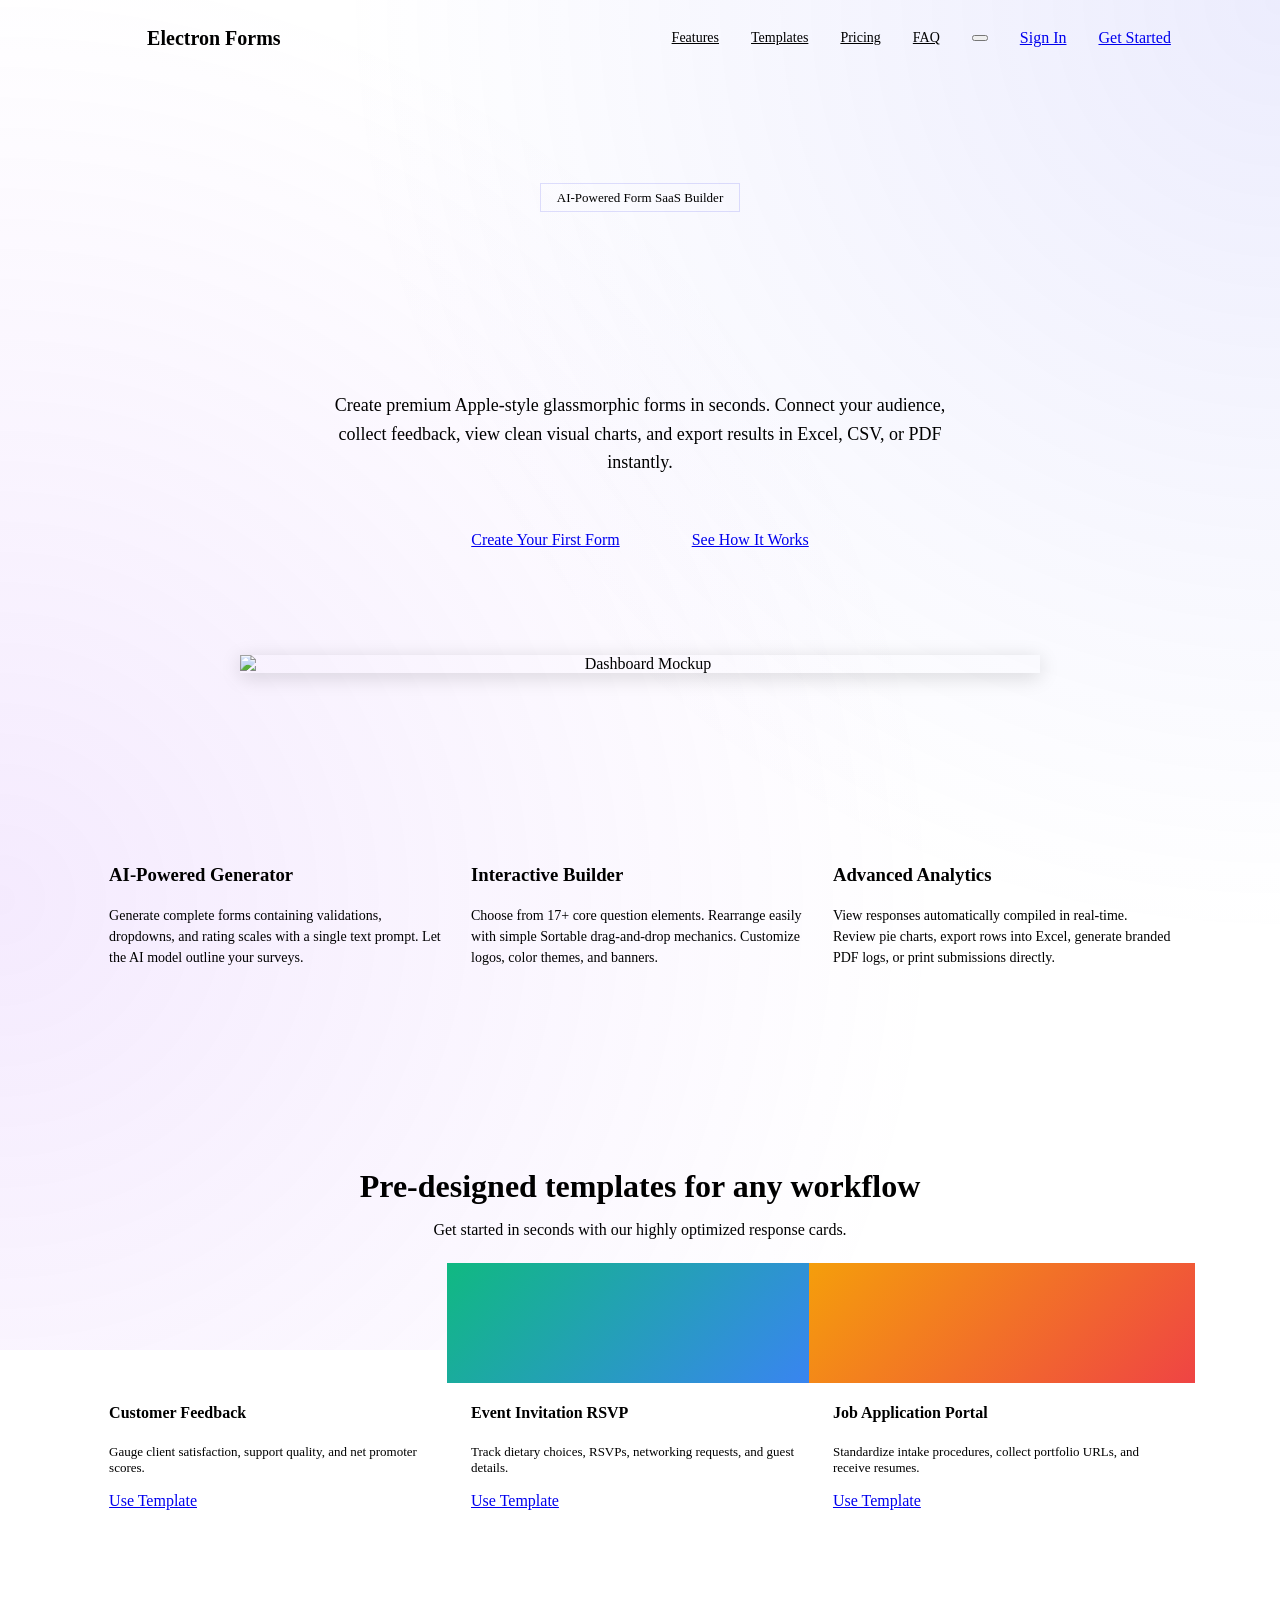
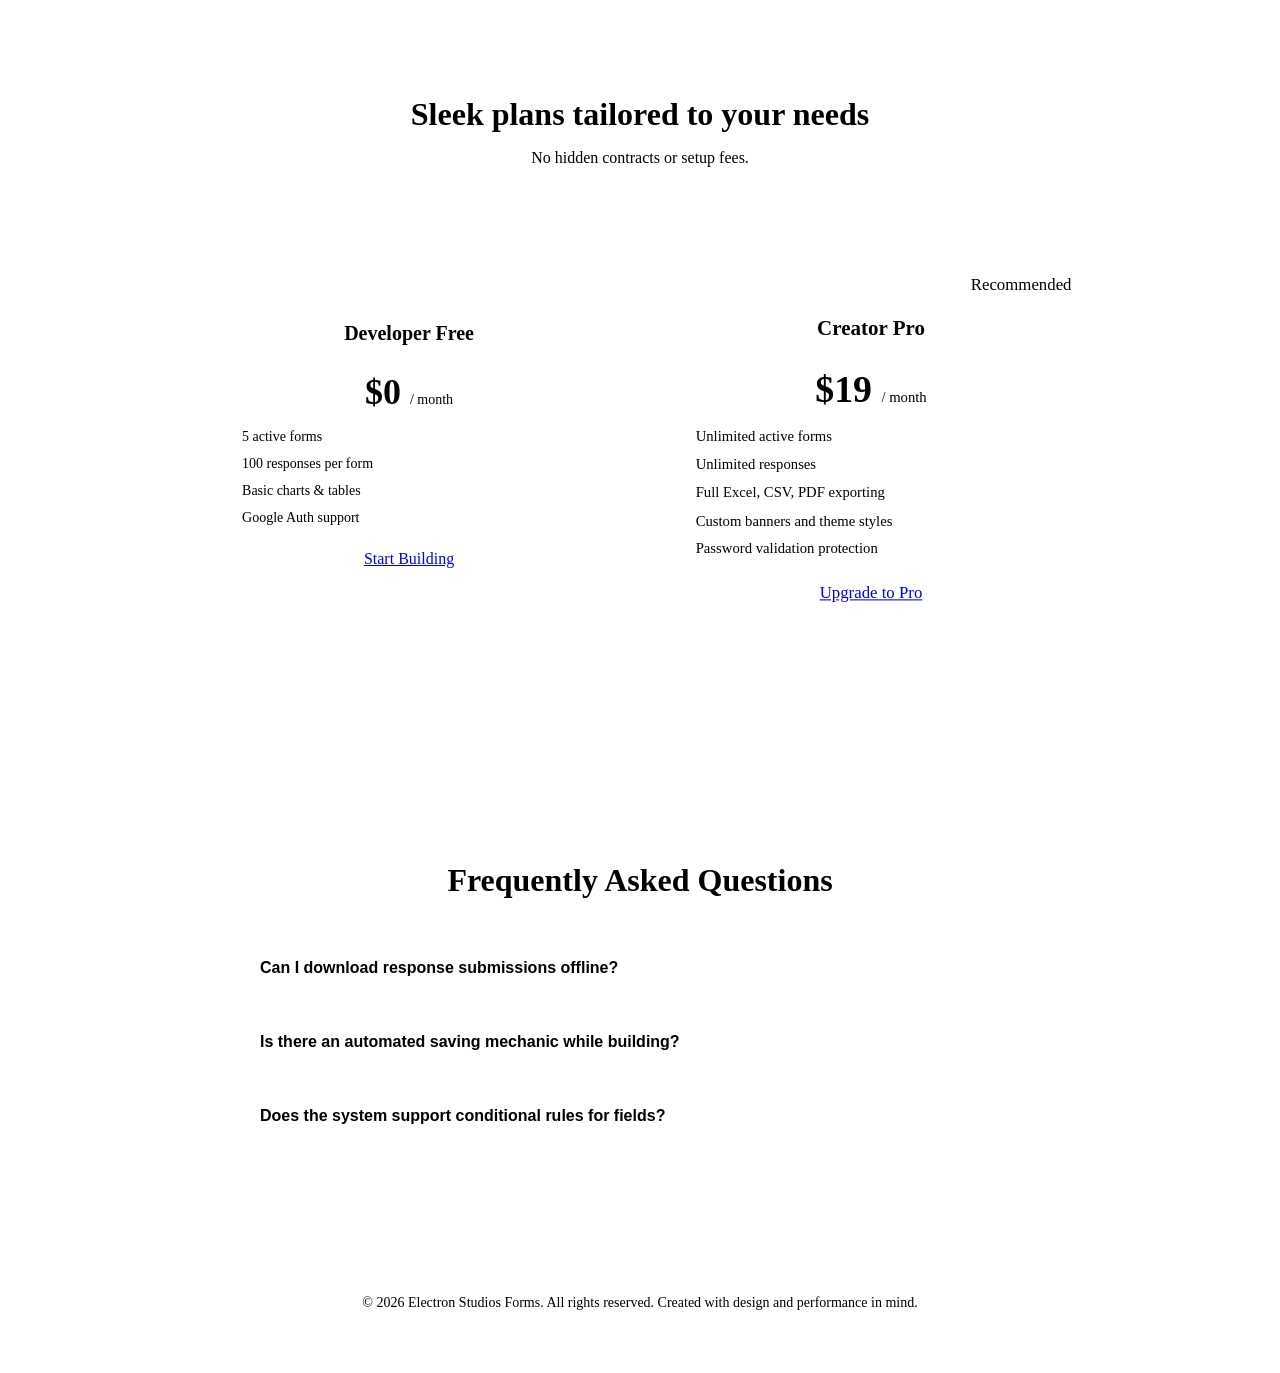
==== index.html @ 6bd1ca43 "Add files via upload" ====
<!DOCTYPE html>
<html lang="en" class="light-theme">
<head>
  <meta charset="UTF-8">
  <meta name="viewport" content="width=device-width, initial-scale=1.0">
  <title>Electron Studios Forms - Premium Forms SaaS</title>
  <link rel="stylesheet" href="css/style.css">
  <link rel="stylesheet" href="css/responsive.css">
  <!-- Lucide Icons -->
  <script src="https://unpkg.com/lucide@latest"></script>
</head>
<body>

  <!-- Animated Mesh Background -->
  <div class="mesh-background" style="
    position: fixed;
    top: -50%;
    left: -50%;
    right: -50%;
    bottom: -50%;
    width: 200%;
    height: 200%;
    background: radial-gradient(circle at 75% 25%, rgba(99, 102, 241, 0.12) 0%, transparent 40%),
                radial-gradient(circle at 25% 75%, rgba(168, 85, 247, 0.12) 0%, transparent 40%);
    z-index: -1;
    animation: rotate-bg 30s linear infinite;
  "></div>

  <style>
    @keyframes rotate-bg {
      0% { transform: rotate(0deg); }
      100% { transform: rotate(360deg); }
    }
    
    .landing-nav {
      position: sticky;
      top: 0;
      z-index: 100;
      display: flex;
      justify-content: space-between;
      align-items: center;
      padding: 16px 8%;
      border-bottom: 1px solid var(--border-light);
    }
    
    .logo-container {
      display: flex;
      align-items: center;
      gap: 10px;
      font-size: 20px;
      font-weight: 700;
      font-family: var(--font-display);
      color: var(--text-primary);
    }
    
    .nav-links {
      display: flex;
      align-items: center;
      gap: 32px;
    }
    
    .nav-link {
      font-weight: 500;
      font-size: 14px;
      color: var(--text-secondary);
      transition: color var(--transition-fast);
    }
    
    .nav-link:hover {
      color: var(--text-primary);
    }

    .hero-section {
      text-align: center;
      padding: 120px 8% 80px 8%;
      max-width: 900px;
      margin: 0 auto;
    }

    .badge-hero {
      margin-bottom: 24px;
      font-size: 13px;
      padding: 6px 16px;
      border: 1px solid rgba(99, 102, 241, 0.2);
    }

    .hero-title {
      font-size: 56px;
      line-height: 1.1;
      margin-bottom: 24px;
      background: linear-gradient(135deg, var(--text-primary) 30%, var(--accent-hover) 100%);
      -webkit-background-clip: text;
      -webkit-text-fill-color: transparent;
    }

    .hero-subtitle {
      font-size: 18px;
      color: var(--text-secondary);
      margin-bottom: 40px;
      line-height: 1.6;
      max-width: 650px;
      margin-left: auto;
      margin-right: auto;
    }

    .cta-group {
      display: flex;
      justify-content: center;
      gap: 16px;
      margin-bottom: 80px;
    }

    /* Grid Layouts */
    .features-grid {
      display: grid;
      grid-template-columns: repeat(auto-fit, minmax(280px, 1fr));
      gap: 24px;
      padding: 80px 8%;
    }

    .pricing-grid {
      display: grid;
      grid-template-columns: repeat(auto-fit, minmax(300px, 1fr));
      gap: 32px;
      padding: 80px 8%;
      max-width: 1100px;
      margin: 0 auto;
    }

    /* Accordion FAQ */
    .faq-section {
      max-width: 800px;
      margin: 0 auto;
      padding: 80px 8%;
    }
    
    .faq-item {
      margin-bottom: 16px;
      border-radius: var(--radius-md);
      overflow: hidden;
      border: 1px solid var(--border-light);
    }

    .faq-question {
      width: 100%;
      padding: 20px;
      background: var(--bg-secondary);
      border: none;
      text-align: left;
      font-weight: 600;
      font-size: 16px;
      color: var(--text-primary);
      cursor: pointer;
      display: flex;
      justify-content: space-between;
      align-items: center;
      transition: background var(--transition-fast);
    }
    
    .faq-question:hover {
      background: var(--bg-tertiary);
    }

    .faq-answer {
      max-height: 0;
      overflow: hidden;
      transition: max-height var(--transition-normal) ease-out;
      background: var(--bg-secondary);
    }

    .faq-answer p {
      padding: 0 20px 20px 20px;
      color: var(--text-secondary);
      line-height: 1.6;
      font-size: 14px;
    }

    .faq-item.active .faq-answer {
      max-height: 200px;
    }

    .faq-item.active i {
      transform: rotate(180deg);
    }
    
    .faq-question i {
      transition: transform var(--transition-normal);
    }

    .footer {
      border-top: 1px solid var(--border-light);
      padding: 40px 8%;
      text-align: center;
      color: var(--text-secondary);
      font-size: 14px;
    }
  </style>

  <!-- Navbar -->
  <nav class="landing-nav glass-panel">
    <div class="logo-container">
      <i data-lucide="check-square" style="color: var(--accent-color); width: 28px; height: 28px;"></i>
      <span>Electron Forms</span>
    </div>
    
    <div class="nav-links">
      <a href="#features" class="nav-link">Features</a>
      <a href="#templates" class="nav-link">Templates</a>
      <a href="#pricing" class="nav-link">Pricing</a>
      <a href="#faq" class="nav-link">FAQ</a>
      
      <!-- Theme Switcher -->
      <button id="theme-toggle-btn" class="btn-icon" aria-label="Toggle Theme">
        <i data-lucide="moon"></i>
      </button>
      
      <a href="login.html" class="btn btn-secondary">Sign In</a>
      <a href="register.html" class="btn btn-primary">Get Started</a>
    </div>
  </nav>

  <!-- Hero Section -->
  <header class="hero-section">
    <span class="badge badge-primary badge-hero">AI-Powered Form SaaS Builder</span>
    <h1 class="hero-title">Beautiful forms. Seamless responses. Powered by AI.</h1>
    <p class="hero-subtitle">
      Create premium Apple-style glassmorphic forms in seconds. Connect your audience, collect feedback, view clean visual charts, and export results in Excel, CSV, or PDF instantly.
    </p>
    <div class="cta-group">
      <a href="register.html" class="btn btn-primary" style="padding: 14px 28px; font-size: 16px;">
        Create Your First Form
        <i data-lucide="arrow-right"></i>
      </a>
      <a href="#features" class="btn btn-secondary" style="padding: 14px 28px; font-size: 16px;">
        See How It Works
      </a>
    </div>
    
    <!-- Hero Mockup Display -->
    <div class="glass-card" style="padding: 12px; max-width: 800px; margin: 0 auto; border-radius: var(--radius-xl);">
      <img src="https://images.unsplash.com/photo-1460925895917-afdab827c52f?auto=format&fit=crop&w=1200&q=80" alt="Dashboard Mockup" style="width: 100%; border-radius: var(--radius-lg); display: block; box-shadow: 0 4px 20px rgba(0,0,0,0.15);">
    </div>
  </header>

  <!-- Features Section -->
  <section id="features" class="features-grid">
    <div class="glass-card">
      <i data-lucide="sparkles" style="color: #a855f7; width: 36px; height: 36px; margin-bottom: 16px;"></i>
      <h3>AI-Powered Generator</h3>
      <p style="color: var(--text-secondary); margin-top: 8px; font-size: 14px; line-height: 1.5;">
        Generate complete forms containing validations, dropdowns, and rating scales with a single text prompt. Let the AI model outline your surveys.
      </p>
    </div>
    <div class="glass-card">
      <i data-lucide="layout" style="color: #6366f1; width: 36px; height: 36px; margin-bottom: 16px;"></i>
      <h3>Interactive Builder</h3>
      <p style="color: var(--text-secondary); margin-top: 8px; font-size: 14px; line-height: 1.5;">
        Choose from 17+ core question elements. Rearrange easily with simple Sortable drag-and-drop mechanics. Customize logos, color themes, and banners.
      </p>
    </div>
    <div class="glass-card">
      <i data-lucide="bar-chart-2" style="color: #10b981; width: 36px; height: 36px; margin-bottom: 16px;"></i>
      <h3>Advanced Analytics</h3>
      <p style="color: var(--text-secondary); margin-top: 8px; font-size: 14px; line-height: 1.5;">
        View responses automatically compiled in real-time. Review pie charts, export rows into Excel, generate branded PDF logs, or print submissions directly.
      </p>
    </div>
  </section>

  <!-- Templates Showcase Section -->
  <section id="templates" style="padding: 80px 8%; text-align: center;">
    <h2 style="font-size: 32px; margin-bottom: 16px;">Pre-designed templates for any workflow</h2>
    <p style="color: var(--text-secondary); margin-bottom: 48px;">Get started in seconds with our highly optimized response cards.</p>
    
    <div style="display: grid; grid-template-columns: repeat(auto-fit, minmax(280px, 1fr)); gap: 24px;">
      <div class="glass-card" style="text-align: left;">
        <div style="background: var(--accent-gradient); height: 120px; border-radius: var(--radius-md) var(--radius-md) 0 0; margin: -24px -24px 20px -24px; position: relative;"></div>
        <h4>Customer Feedback</h4>
        <p style="color: var(--text-secondary); font-size: 13px; margin: 8px 0 16px 0;">Gauge client satisfaction, support quality, and net promoter scores.</p>
        <a href="register.html" class="btn btn-secondary" style="width: 100%;">Use Template</a>
      </div>
      <div class="glass-card" style="text-align: left;">
        <div style="background: linear-gradient(135deg, #10b981 0%, #3b82f6 100%); height: 120px; border-radius: var(--radius-md) var(--radius-md) 0 0; margin: -24px -24px 20px -24px; position: relative;"></div>
        <h4>Event Invitation RSVP</h4>
        <p style="color: var(--text-secondary); font-size: 13px; margin: 8px 0 16px 0;">Track dietary choices, RSVPs, networking requests, and guest details.</p>
        <a href="register.html" class="btn btn-secondary" style="width: 100%;">Use Template</a>
      </div>
      <div class="glass-card" style="text-align: left;">
        <div style="background: linear-gradient(135deg, #f59e0b 0%, #ef4444 100%); height: 120px; border-radius: var(--radius-md) var(--radius-md) 0 0; margin: -24px -24px 20px -24px; position: relative;"></div>
        <h4>Job Application Portal</h4>
        <p style="color: var(--text-secondary); font-size: 13px; margin: 8px 0 16px 0;">Standardize intake procedures, collect portfolio URLs, and receive resumes.</p>
        <a href="register.html" class="btn btn-secondary" style="width: 100%;">Use Template</a>
      </div>
    </div>
  </section>

  <!-- Pricing Section -->
  <section id="pricing" style="padding: 80px 8%; text-align: center;">
    <h2 style="font-size: 32px; margin-bottom: 16px;">Sleek plans tailored to your needs</h2>
    <p style="color: var(--text-secondary); margin-bottom: 48px;">No hidden contracts or setup fees.</p>
    
    <div class="pricing-grid">
      <!-- Free -->
      <div class="glass-card">
        <h4 style="font-size: 20px;">Developer Free</h4>
        <div style="font-size: 36px; font-weight: 800; font-family: var(--font-display); margin: 16px 0;">$0 <span style="font-size: 14px; color: var(--text-secondary); font-weight: 400;">/ month</span></div>
        <ul style="text-align: left; list-style: none; color: var(--text-secondary); font-size: 14px; margin-bottom: 24px; display: flex; flex-direction: column; gap: 10px;">
          <li><i data-lucide="check" style="width: 16px; height: 16px; color: var(--success); vertical-align: middle; margin-right: 8px;"></i> 5 active forms</li>
          <li><i data-lucide="check" style="width: 16px; height: 16px; color: var(--success); vertical-align: middle; margin-right: 8px;"></i> 100 responses per form</li>
          <li><i data-lucide="check" style="width: 16px; height: 16px; color: var(--success); vertical-align: middle; margin-right: 8px;"></i> Basic charts & tables</li>
          <li><i data-lucide="check" style="width: 16px; height: 16px; color: var(--success); vertical-align: middle; margin-right: 8px;"></i> Google Auth support</li>
        </ul>
        <a href="register.html" class="btn btn-secondary" style="width: 100%;">Start Building</a>
      </div>
      <!-- Pro -->
      <div class="glass-card" style="border: 2px solid var(--accent-color); position: relative; transform: scale(1.05);">
        <span class="badge badge-primary" style="position: absolute; top: -12px; right: 24px;">Recommended</span>
        <h4 style="font-size: 20px;">Creator Pro</h4>
        <div style="font-size: 36px; font-weight: 800; font-family: var(--font-display); margin: 16px 0;">$19 <span style="font-size: 14px; color: var(--text-secondary); font-weight: 400;">/ month</span></div>
        <ul style="text-align: left; list-style: none; color: var(--text-secondary); font-size: 14px; margin-bottom: 24px; display: flex; flex-direction: column; gap: 10px;">
          <li><i data-lucide="check" style="width: 16px; height: 16px; color: var(--success); vertical-align: middle; margin-right: 8px;"></i> Unlimited active forms</li>
          <li><i data-lucide="check" style="width: 16px; height: 16px; color: var(--success); vertical-align: middle; margin-right: 8px;"></i> Unlimited responses</li>
          <li><i data-lucide="check" style="width: 16px; height: 16px; color: var(--success); vertical-align: middle; margin-right: 8px;"></i> Full Excel, CSV, PDF exporting</li>
          <li><i data-lucide="check" style="width: 16px; height: 16px; color: var(--success); vertical-align: middle; margin-right: 8px;"></i> Custom banners and theme styles</li>
          <li><i data-lucide="check" style="width: 16px; height: 16px; color: var(--success); vertical-align: middle; margin-right: 8px;"></i> Password validation protection</li>
        </ul>
        <a href="register.html" class="btn btn-primary" style="width: 100%;">Upgrade to Pro</a>
      </div>
    </div>
  </section>

  <!-- FAQ Section -->
  <section id="faq" class="faq-section">
    <h2 style="font-size: 32px; text-align: center; margin-bottom: 40px;">Frequently Asked Questions</h2>
    
    <div class="faq-item">
      <button class="faq-question">
        <span>Can I download response submissions offline?</span>
        <i data-lucide="chevron-down"></i>
      </button>
      <div class="faq-answer">
        <p>Absolutely! The analytics panel enables you to pull spreadsheet tables into CSV and XLSX file formats via SheetJS, or compile individual profiles into styled PDFs via jsPDF.</p>
      </div>
    </div>

    <div class="faq-item">
      <button class="faq-question">
        <span>Is there an automated saving mechanic while building?</span>
        <i data-lucide="chevron-down"></i>
      </button>
      <div class="faq-answer">
        <p>Yes. The form builder auto-saves your form structures as drafts in real-time, meaning you never lose edits when switching tabs or closing your browser.</p>
      </div>
    </div>

    <div class="faq-item">
      <button class="faq-question">
        <span>Does the system support conditional rules for fields?</span>
        <i data-lucide="chevron-down"></i>
      </button>
      <div class="faq-answer">
        <p>Yes. Questions support target visibility rules that check the states of prior entries to conditionally hide or show inputs dynamically.</p>
      </div>
    </div>
  </section>

  <!-- Footer -->
  <footer class="footer">
    <p>&copy; 2026 Electron Studios Forms. All rights reserved. Created with design and performance in mind.</p>
  </footer>

  <!-- Scripts -->
  <script src="js/theme.js"></script>
  <script src="js/utils.js"></script>
    <!-- Firebase SDKs -->
  <script src="https://www.gstatic.com/firebasejs/10.8.0/firebase-app-compat.js"></script>
  <script src="https://www.gstatic.com/firebasejs/10.8.0/firebase-auth-compat.js"></script>
  <script src="https://www.gstatic.com/firebasejs/10.8.0/firebase-firestore-compat.js"></script>
  <script src="js/firebase.js"></script>
  <script src="js/auth.js"></script>
  
  <script>
    // FAQ Accordion Trigger
    document.querySelectorAll('.faq-question').forEach(btn => {
      btn.addEventListener('click', () => {
        const item = btn.parentElement;
        const isActive = item.classList.contains('active');
        
        // Close other FAQ items
        document.querySelectorAll('.faq-item').forEach(i => i.classList.remove('active'));
        
        if (!isActive) {
          item.classList.add('active');
        }
      });
    });

    // Run lucide icons on load
    document.addEventListener('DOMContentLoaded', () => {
      if (window.lucide) {
        window.lucide.createIcons();
      }
    });
  </script>
</body>
</html>
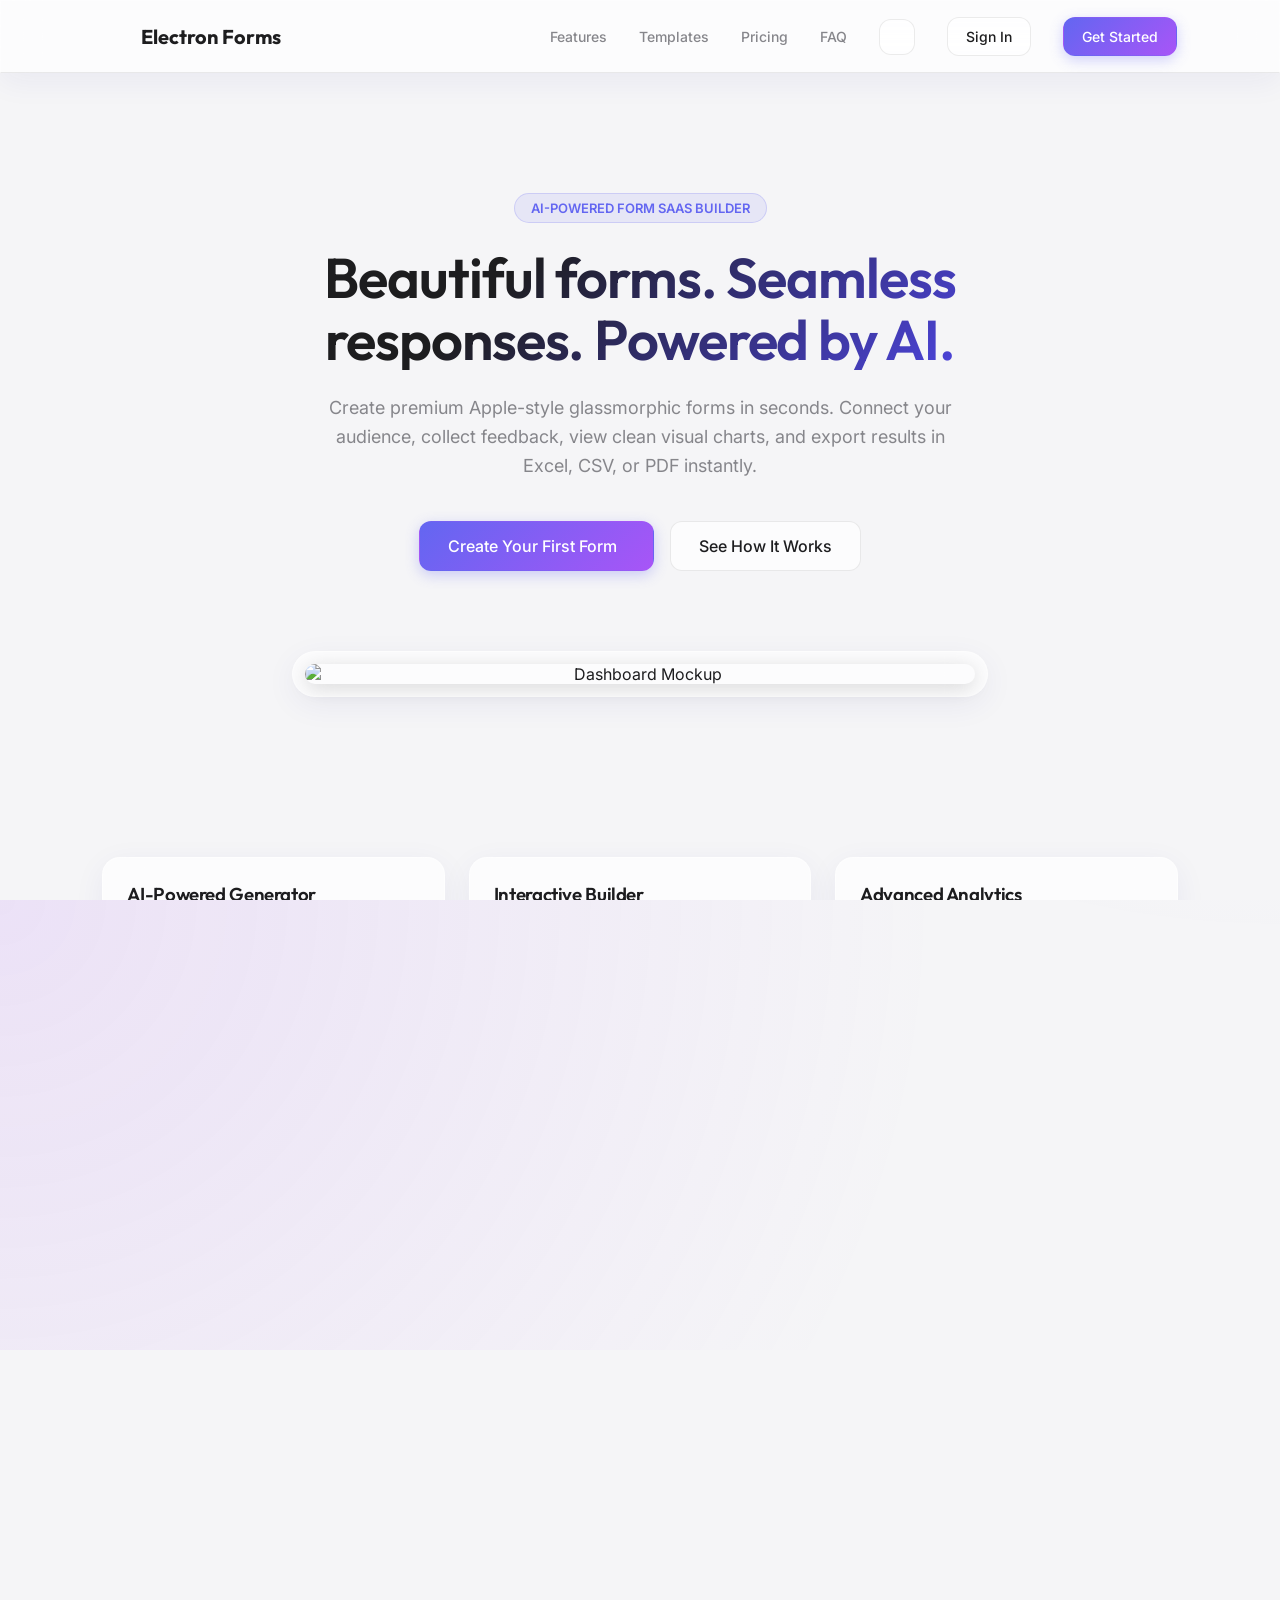
==== commit 939012f3: "Add files via upload" ====
--- a/index.html
+++ b/index.html
@@ -89,6 +89,7 @@
       line-height: 1.1;
       margin-bottom: 24px;
       background: linear-gradient(135deg, var(--text-primary) 30%, var(--accent-hover) 100%);
+      background-clip: text;
       -webkit-background-clip: text;
       -webkit-text-fill-color: transparent;
     }
--- a/css/style.css
+++ b/css/style.css
@@ -0,0 +1,385 @@
+/* style.css */
+@import url('https://fonts.googleapis.com/css2?family=Inter:wght@300;400;500;600;700&family=Outfit:wght@400;500;600;700;800&display=swap');
+@import url('./themes.css');
+
+*, *::before, *::after {
+  box-sizing: border-box;
+  margin: 0;
+  padding: 0;
+}
+
+html, body {
+  width: 100%;
+  height: 100%;
+  font-family: var(--font-sans);
+  background-color: var(--bg-primary);
+  color: var(--text-primary);
+  transition: background-color var(--transition-normal), color var(--transition-normal);
+  overflow-x: hidden;
+}
+
+/* Custom Scrollbar */
+::-webkit-scrollbar {
+  width: 8px;
+  height: 8px;
+}
+::-webkit-scrollbar-track {
+  background: var(--bg-primary);
+}
+::-webkit-scrollbar-thumb {
+  background: var(--border-medium);
+  border-radius: var(--radius-full);
+}
+::-webkit-scrollbar-thumb:hover {
+  background: var(--text-secondary);
+}
+
+/* Glassmorphism Styles */
+.glass-panel {
+  background: var(--glass-bg);
+  backdrop-filter: var(--glass-blur);
+  -webkit-backdrop-filter: var(--glass-blur);
+  border: 1px solid var(--glass-border);
+  box-shadow: var(--glass-shadow);
+}
+
+.glass-card {
+  background: var(--glass-bg);
+  backdrop-filter: var(--glass-blur);
+  -webkit-backdrop-filter: var(--glass-blur);
+  border: 1px solid var(--glass-border);
+  box-shadow: var(--glass-shadow);
+  border-radius: var(--radius-lg);
+  padding: 24px;
+  transition: transform var(--transition-normal), box-shadow var(--transition-normal);
+}
+
+.glass-card:hover {
+  transform: translateY(-2px);
+  box-shadow: 0 12px 40px 0 rgba(31, 38, 135, 0.08);
+}
+
+/* Global Dynamic Background Mesh */
+.mesh-bg {
+  position: fixed;
+  top: 0; left: 0; right: 0; bottom: 0;
+  z-index: -2;
+  overflow: hidden;
+  background-color: var(--bg-primary);
+}
+
+.mesh-circle {
+  position: absolute;
+  border-radius: var(--radius-full);
+  filter: blur(80px);
+  opacity: 0.12;
+  animation: float-bg 20s infinite ease-in-out alternate;
+}
+
+.circle-1 {
+  top: -10%;
+  left: -10%;
+  width: 50vw;
+  height: 50vw;
+  background: var(--accent-color);
+}
+
+.circle-2 {
+  bottom: -10%;
+  right: -10%;
+  width: 45vw;
+  height: 45vw;
+  background: #ec4899;
+  animation-delay: -10s;
+}
+
+@keyframes float-bg {
+  0% { transform: translate(0, 0) scale(1); }
+  100% { transform: translate(10%, 10%) scale(1.1); }
+}
+
+/* Typography */
+h1, h2, h3, h4, h5, h6 {
+  font-family: var(--font-display);
+  font-weight: 600;
+  letter-spacing: -0.02em;
+}
+
+a {
+  color: var(--accent-color);
+  text-decoration: none;
+  transition: color var(--transition-fast);
+}
+a:hover {
+  color: var(--accent-hover);
+}
+
+/* Buttons */
+.btn {
+  display: inline-flex;
+  align-items: center;
+  justify-content: center;
+  gap: 8px;
+  font-family: var(--font-sans);
+  font-weight: 500;
+  font-size: 14px;
+  padding: 10px 18px;
+  border-radius: var(--radius-md);
+  border: 1px solid transparent;
+  cursor: pointer;
+  transition: all var(--transition-normal);
+  user-select: none;
+}
+
+.btn-primary {
+  background: var(--accent-gradient);
+  color: white;
+  box-shadow: 0 4px 14px rgba(99, 102, 241, 0.3);
+}
+.btn-primary:hover {
+  background: var(--accent-gradient-hover);
+  transform: translateY(-1px);
+  box-shadow: 0 6px 20px rgba(99, 102, 241, 0.4);
+}
+
+.btn-secondary {
+  background: var(--glass-bg);
+  border: 1px solid var(--border-light);
+  color: var(--text-primary);
+}
+.btn-secondary:hover {
+  background: var(--bg-tertiary);
+  border-color: var(--border-medium);
+}
+
+.btn-danger {
+  background: var(--danger);
+  color: white;
+}
+.btn-danger:hover {
+  opacity: 0.9;
+  transform: translateY(-1px);
+}
+
+.btn-text {
+  background: transparent;
+  color: var(--text-secondary);
+  padding: 6px 12px;
+}
+.btn-text:hover {
+  color: var(--text-primary);
+  background: var(--border-light);
+}
+
+.btn-icon {
+  width: 36px;
+  height: 36px;
+  border-radius: var(--radius-md);
+  display: flex;
+  align-items: center;
+  justify-content: center;
+  border: 1px solid var(--border-light);
+  background: var(--glass-bg);
+  color: var(--text-primary);
+  cursor: pointer;
+  transition: all var(--transition-fast);
+}
+.btn-icon:hover {
+  background: var(--bg-tertiary);
+  border-color: var(--border-medium);
+}
+
+/* Inputs & Form Controls */
+.form-group {
+  margin-bottom: 20px;
+}
+
+.form-label {
+  display: block;
+  font-size: 14px;
+  font-weight: 500;
+  margin-bottom: 6px;
+  color: var(--text-primary);
+}
+
+.form-control {
+  width: 100%;
+  padding: 10px 14px;
+  font-size: 14px;
+  font-family: var(--font-sans);
+  background: var(--input-bg);
+  border: 1px solid var(--input-border);
+  color: var(--text-primary);
+  border-radius: var(--radius-md);
+  outline: none;
+  transition: all var(--transition-fast);
+}
+
+.form-control:focus {
+  border-color: var(--accent-color);
+  background: var(--bg-secondary);
+  box-shadow: 0 0 0 3px var(--input-focus);
+}
+
+.form-control::placeholder {
+  color: var(--text-secondary);
+  opacity: 0.6;
+}
+
+/* Switches */
+.switch {
+  position: relative;
+  display: inline-block;
+  width: 44px;
+  height: 24px;
+}
+.switch input {
+  opacity: 0;
+  width: 0;
+  height: 0;
+}
+.slider {
+  position: absolute;
+  cursor: pointer;
+  top: 0;
+  left: 0;
+  right: 0;
+  bottom: 0;
+  background-color: var(--border-medium);
+  transition: .3s;
+  border-radius: 34px;
+}
+.slider:before {
+  position: absolute;
+  content: "";
+  height: 18px;
+  width: 18px;
+  left: 3px;
+  bottom: 3px;
+  background-color: white;
+  transition: .3s;
+  border-radius: 50%;
+}
+input:checked + .slider {
+  background-color: var(--accent-color);
+}
+input:checked + .slider:before {
+  transform: translateX(20px);
+}
+
+/* Modals */
+.modal-overlay {
+  position: fixed;
+  top: 0;
+  left: 0;
+  right: 0;
+  bottom: 0;
+  background: rgba(0, 0, 0, 0.4);
+  backdrop-filter: blur(8px);
+  display: flex;
+  align-items: center;
+  justify-content: center;
+  z-index: 1000;
+  opacity: 0;
+  pointer-events: none;
+  transition: opacity var(--transition-normal);
+}
+
+.modal-overlay.active {
+  opacity: 1;
+  pointer-events: auto;
+}
+
+.modal-content {
+  width: 90%;
+  max-width: 500px;
+  border-radius: var(--radius-xl);
+  padding: 32px;
+  transform: scale(0.9);
+  transition: transform var(--transition-normal);
+}
+
+.modal-overlay.active .modal-content {
+  transform: scale(1);
+}
+
+.modal-header {
+  display: flex;
+  justify-content: space-between;
+  align-items: center;
+  margin-bottom: 20px;
+}
+
+/* Skeleton Loaders */
+.skeleton {
+  background: linear-gradient(90deg, var(--bg-tertiary) 25%, var(--border-medium) 50%, var(--bg-tertiary) 75%);
+  background-size: 200% 100%;
+  animation: loading-skeleton 1.5s infinite;
+  border-radius: var(--radius-sm);
+}
+
+@keyframes loading-skeleton {
+  0% {
+    background-position: 200% 0;
+  }
+  100% {
+    background-position: -200% 0;
+  }
+}
+
+/* Toasts Container */
+#toast-container {
+  position: fixed;
+  bottom: 24px;
+  right: 24px;
+  display: flex;
+  flex-direction: column;
+  gap: 12px;
+  z-index: 9999;
+}
+
+.toast {
+  display: flex;
+  align-items: center;
+  gap: 12px;
+  padding: 12px 20px;
+  border-radius: var(--radius-md);
+  color: white;
+  font-size: 14px;
+  font-weight: 500;
+  box-shadow: 0 4px 12px rgba(0, 0, 0, 0.15);
+  animation: slide-in 0.3s cubic-bezier(0.175, 0.885, 0.32, 1.275);
+  min-width: 250px;
+}
+
+.toast-success { background: var(--success); }
+.toast-error { background: var(--danger); }
+.toast-info { background: var(--accent-color); }
+.toast-warning { background: var(--warning); color: #000; }
+
+@keyframes slide-in {
+  from {
+    transform: translateY(100%) scale(0.9);
+    opacity: 0;
+  }
+  to {
+    transform: translateY(0) scale(1);
+    opacity: 1;
+  }
+}
+
+/* Badges */
+.badge {
+  display: inline-flex;
+  align-items: center;
+  padding: 2px 8px;
+  border-radius: var(--radius-full);
+  font-size: 11px;
+  font-weight: 600;
+  text-transform: uppercase;
+}
+
+.badge-primary { background: var(--accent-light); color: var(--accent-color); }
+.badge-success { background: rgba(52, 211, 153, 0.15); color: var(--success); }
+.badge-danger { background: rgba(248, 113, 113, 0.15); color: var(--danger); }
+.badge-warning { background: rgba(251, 191, 36, 0.15); color: var(--warning); }
--- a/css/responsive.css
+++ b/css/responsive.css
@@ -0,0 +1,297 @@
+/* responsive.css */
+
+/* Tablet Viewports and smaller (max-width: 1024px) */
+@media (max-width: 1024px) {
+  /* Dashboard layout */
+  .dashboard-container {
+    grid-template-columns: 1fr !important;
+  }
+  
+  .dashboard-sidebar {
+    position: fixed;
+    left: -280px;
+    top: 0;
+    bottom: 0;
+    width: 280px;
+    z-index: 1200;
+    transition: left var(--transition-normal);
+    box-shadow: 4px 0 24px rgba(0, 0, 0, 0.15);
+  }
+  
+  .dashboard-sidebar.active {
+    left: 0;
+  }
+  
+  /* Show hamburger menu toggle inside dashboard header */
+  #sidebar-toggle-btn {
+    display: flex !important;
+  }
+
+  /* Form Builder Workspace mobile tabbed layout */
+  .mobile-builder-tabs {
+    display: flex !important;
+    position: fixed;
+    bottom: 0;
+    left: 0;
+    right: 0;
+    height: 60px;
+    background: var(--glass-bg);
+    backdrop-filter: var(--glass-blur);
+    -webkit-backdrop-filter: var(--glass-blur);
+    border-top: 1px solid var(--border-light);
+    z-index: 1000;
+    justify-content: space-around;
+    align-items: center;
+    padding: 0 10px;
+  }
+  
+  .mobile-tab-item {
+    display: flex;
+    flex-direction: column;
+    align-items: center;
+    justify-content: center;
+    gap: 4px;
+    color: var(--text-secondary);
+    font-size: 11px;
+    font-weight: 500;
+    background: none;
+    border: none;
+    cursor: pointer;
+    flex-grow: 1;
+    height: 100%;
+    transition: color var(--transition-fast);
+  }
+  
+  .mobile-tab-item.active {
+    color: var(--accent-color);
+  }
+  
+  .mobile-tab-item i {
+    width: 20px;
+    height: 20px;
+  }
+  
+  .builder-workspace {
+    flex-direction: row !important;
+    height: calc(100vh - 120px) !important; /* height minus header and bottom tabs */
+    overflow: hidden !important;
+    margin-bottom: 60px; /* space for bottom tabs */
+  }
+  
+  .builder-left-panel,
+  .builder-canvas-container,
+  .builder-right-panel {
+    display: none !important;
+    width: 100% !important;
+    max-width: none !important;
+    position: static !important;
+    height: 100% !important;
+    max-height: none !important;
+    border: none !important;
+  }
+  
+  /* Show only the active panel on mobile based on class toggles */
+  .builder-workspace.show-toolbox .builder-left-panel {
+    display: flex !important;
+  }
+  
+  .builder-workspace.show-canvas .builder-canvas-container {
+    display: flex !important;
+    padding: 20px 14px !important;
+  }
+  
+  /* Bento Stats Grid Tablet Overrides */
+  .stats-grid {
+    grid-template-columns: repeat(2, 1fr) !important;
+  }
+}
+
+/* Mobile Viewports (max-width: 768px) */
+@media (max-width: 768px) {
+  /* Landing page tweaks */
+  .hero-title {
+    font-size: 34px !important;
+    line-height: 1.2 !important;
+  }
+  
+  .hero-subtitle {
+    font-size: 15px !important;
+  }
+  
+  /* Landing Nav Bar Mobile Optimization */
+  .landing-nav {
+    padding: 10px 16px !important;
+  }
+
+  .landing-nav .nav-links .nav-link {
+    display: none !important; /* Hide text links on mobile */
+  }
+  
+  .landing-nav .nav-links {
+    gap: 12px !important;
+  }
+  
+  .landing-nav .nav-links .btn {
+    padding: 8px 12px !important;
+    font-size: 12px !important;
+  }
+
+  /* Builder header toolbar compression */
+  .builder-header {
+    padding: 0 12px !important;
+  }
+
+  .builder-header .btn-group {
+    display: none !important; /* Hide desktop/tablet preview toggles */
+  }
+  
+  .builder-header .btn span {
+    display: none !important; /* Hide text, show only icons */
+  }
+  
+  .builder-header .btn {
+    padding: 8px !important;
+    width: 36px;
+    height: 36px;
+    justify-content: center;
+  }
+
+  .builder-header #builder-form-title-header {
+    max-width: 110px !important;
+    font-size: 14px !important;
+  }
+
+  /* Stats Cards Grid */
+  .stats-grid {
+    grid-template-columns: 1fr !important;
+    gap: 16px !important;
+  }
+
+  .welcome-bento {
+    grid-column: span 1 !important;
+    grid-row: span 1 !important;
+    padding: 20px !important;
+  }
+  
+  .forms-grid {
+    grid-template-columns: 1fr !important;
+    gap: 16px !important;
+  }
+  
+  /* Split layout on auth card */
+  .auth-card {
+    padding: 20px !important;
+  }
+  
+  /* Multi-column grid cells in preview responses view */
+  .responses-tabs-header {
+    flex-direction: column;
+    align-items: stretch !important;
+    gap: 8px;
+  }
+  
+  .responses-tabs-header .btn-group {
+    justify-content: space-between;
+  }
+  
+  /* Preview view frames scaling overrides */
+  .preview-frame-container {
+    padding: 8px !important;
+  }
+
+  /* Responses page mobile optimizations */
+  .responses-container {
+    padding: 20px 14px !important;
+  }
+
+  .responses-stats-grid {
+    grid-template-columns: 1fr !important;
+    gap: 12px !important;
+  }
+
+  .dashboard-header .btn-secondary span,
+  .dashboard-header .btn span {
+    display: none !important; /* Hide text, leaving icons on mobile */
+  }
+
+  .dashboard-header .btn {
+    padding: 8px !important;
+    width: 36px;
+    height: 36px;
+    justify-content: center;
+  }
+
+  /* Public form.html responsive padding */
+  body:has(.form-submit-container) {
+    padding: 20px 12px !important;
+  }
+  
+  .form-submit-container {
+    margin-top: 30px !important;
+    margin-bottom: 30px !important;
+  }
+  
+  .form-banner {
+    height: 120px !important;
+  }
+
+  .brand-header-container.overlap-banner {
+    margin-top: -30px !important;
+    margin-left: 16px !important;
+    width: calc(100% - 32px) !important;
+    gap: 10px !important;
+  }
+
+  .brand-header-container .form-logo {
+    width: 56px !important;
+    height: 56px !important;
+    border-width: 3px !important;
+  }
+
+  .company-name-label {
+    font-size: 13px !important;
+    padding: 4px 10px !important;
+    margin-bottom: 4px !important;
+  }
+
+  .glass-card {
+    padding: 18px 14px !important;
+  }
+
+  .form-navigation-bar {
+    padding: 12px 16px !important;
+    flex-wrap: wrap !important;
+    gap: 12px !important;
+    justify-content: center !important;
+  }
+
+  /* Linear scale items responsiveness on mobile */
+  .linear-scale-group {
+    gap: 6px !important;
+  }
+  .linear-scale-group label {
+    padding: 6px 2px !important;
+    gap: 2px !important;
+  }
+  .linear-scale-group span {
+    font-size: 11px !important;
+  }
+}
+
+/* Print Overrides */
+@media print {
+  body {
+    background: white !important;
+    color: black !important;
+  }
+  
+  .no-print {
+    display: none !important;
+  }
+  
+  .glass-card {
+    border: none !important;
+    box-shadow: none !important;
+    background: transparent !important;
+  }
+}
